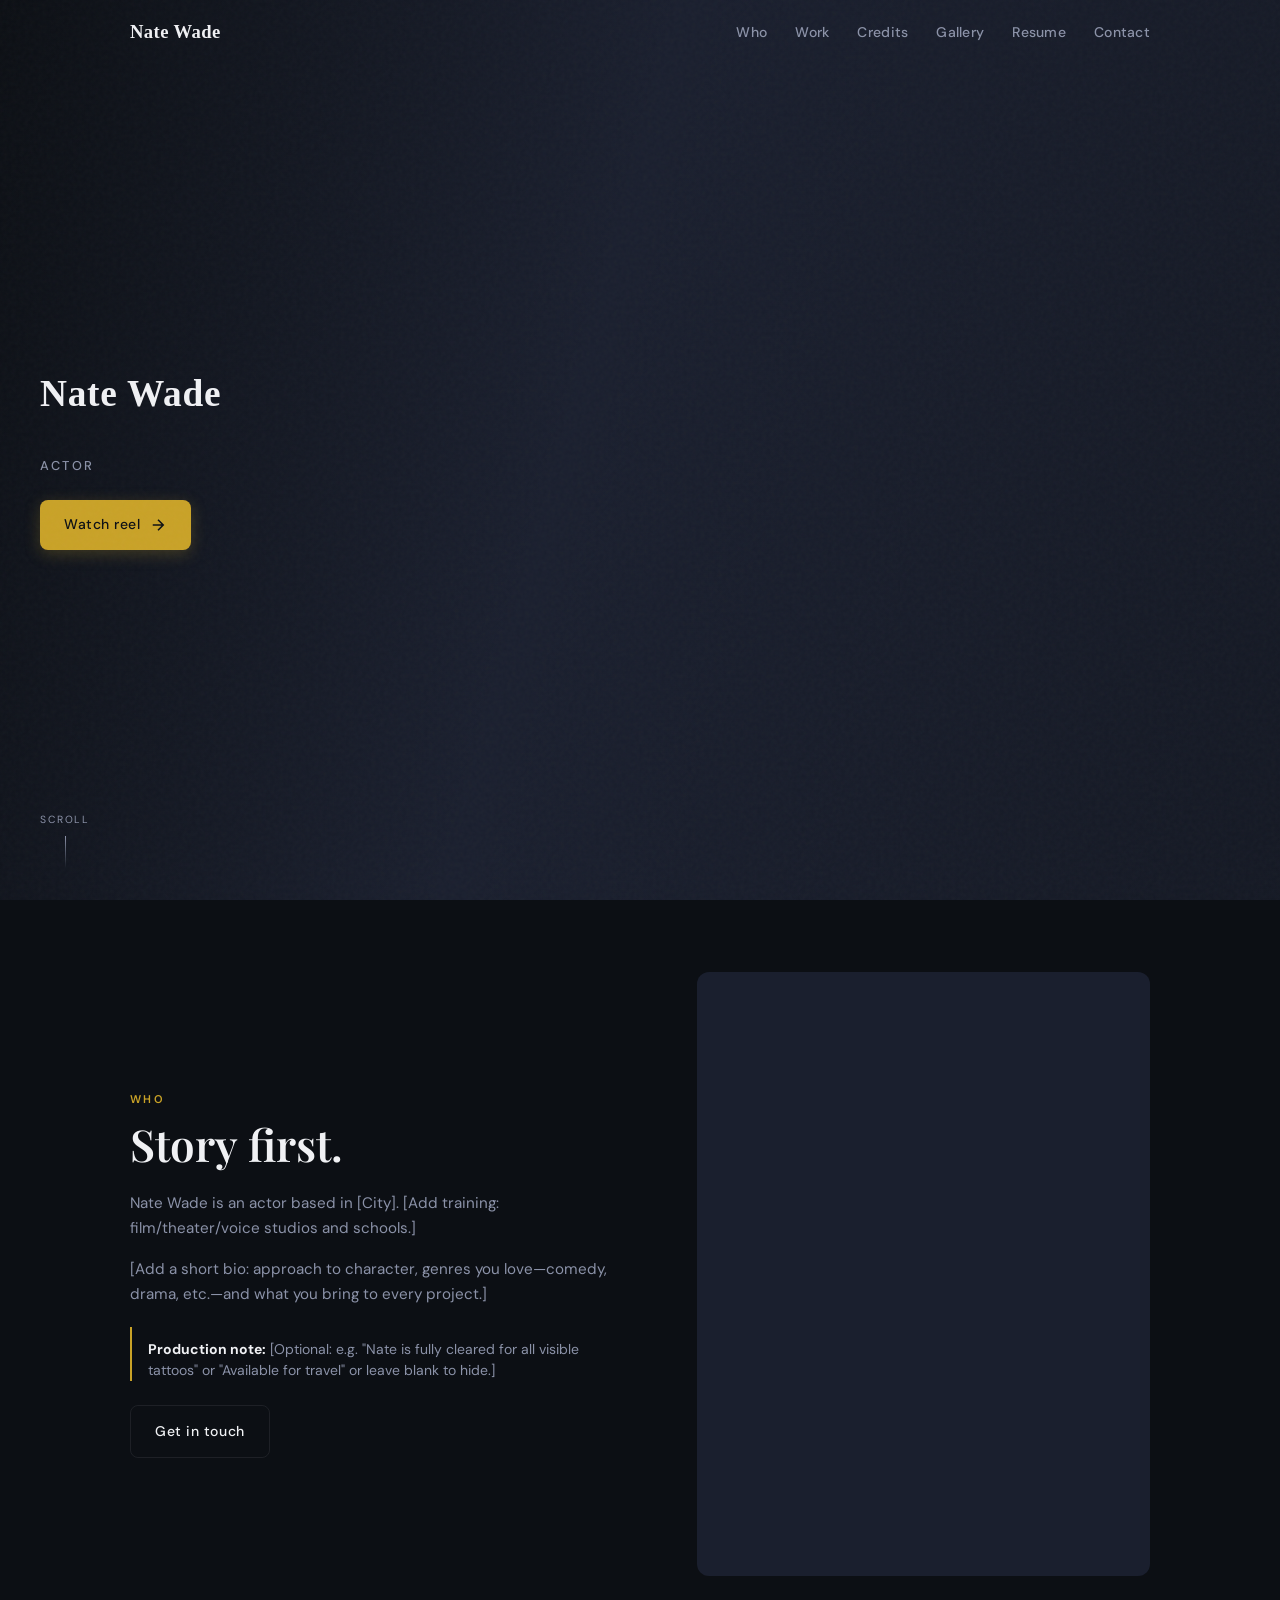
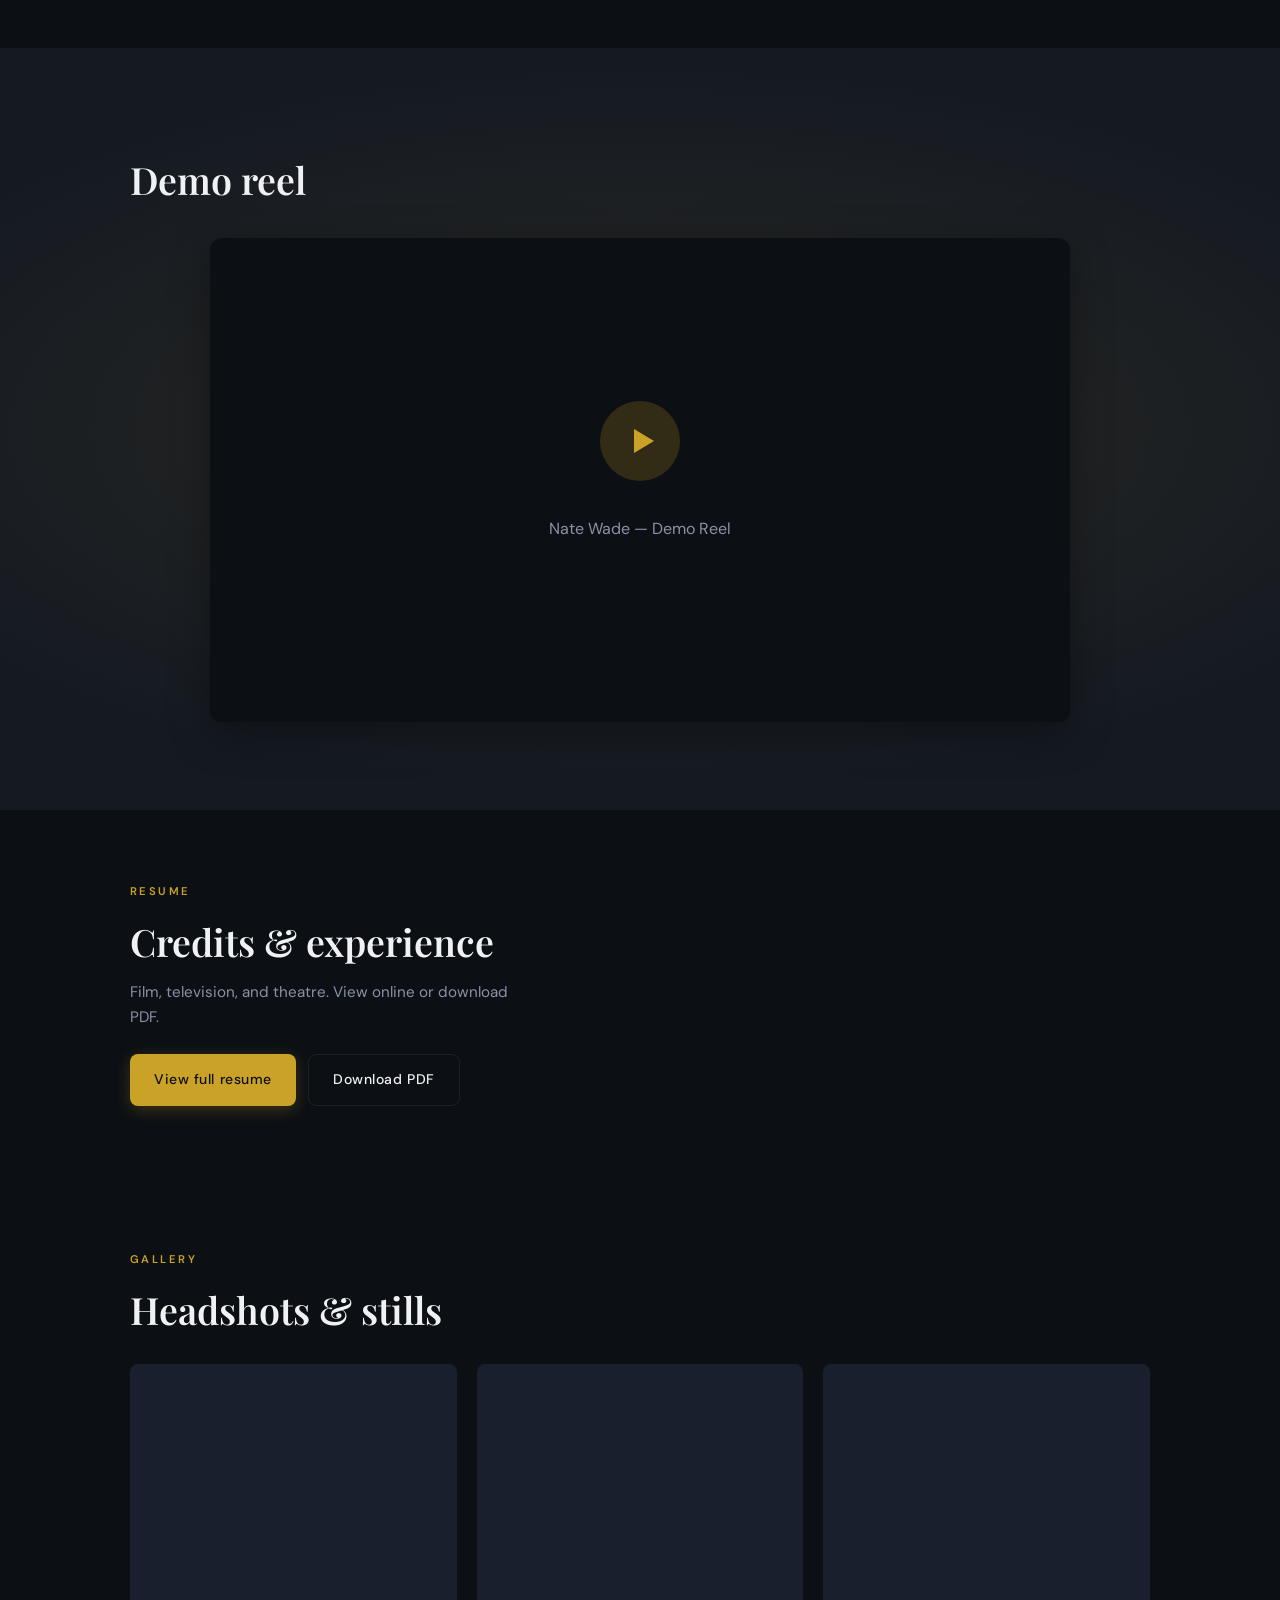
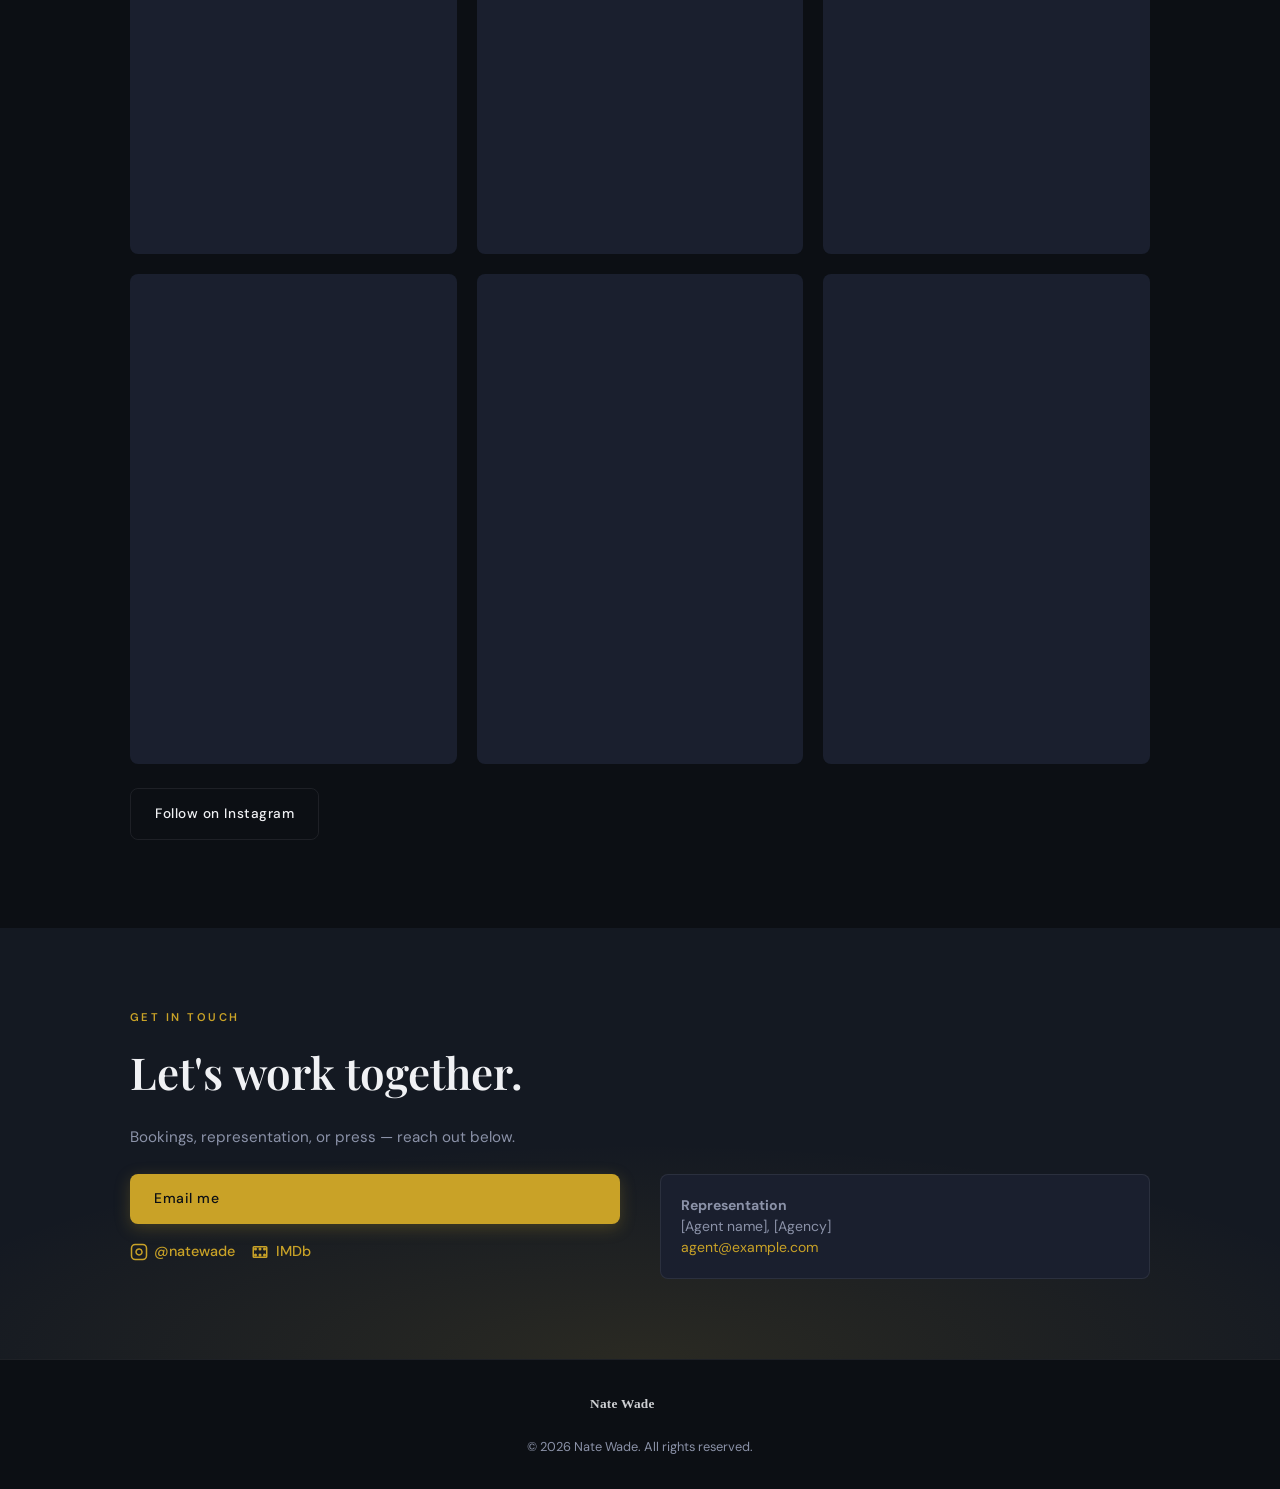
==== index.html @ 759570ec "Initial commit." ====
<!DOCTYPE html>
<html lang="en">
<head>
  <meta charset="UTF-8">
  <meta name="viewport" content="width=device-width, initial-scale=1.0">
  <meta name="description" content="Nate Wade — Actor. Reel, credits, and representation.">
  <title>Nate Wade | Actor</title>
  <link rel="preconnect" href="https://fonts.googleapis.com">
  <link rel="preconnect" href="https://fonts.gstatic.com" crossorigin>
  <link href="https://fonts.googleapis.com/css2?family=DM+Sans:ital,opsz,wght@0,9..40,400;0,9..40,500;0,9..40,600;1,9..40,400&family=Playfair+Display:ital,wght@0,400;0,600;1,400&display=swap" rel="stylesheet">
  <link rel="stylesheet" href="css/style.css">
</head>
<body>
  <div class="noise" aria-hidden="true"></div>

  <div class="cta-pills" aria-label="Quick actions">
    <a href="#reel" class="cta-pill cta-pill-primary">Reel</a>
    <a href="resume.html" class="cta-pill cta-pill-outline">Resume</a>
    <a href="#contact" class="cta-pill cta-pill-outline">Contact</a>
  </div>

  <header class="site-header" id="header">
    <nav class="nav" aria-label="Main">
      <a href="#hero" class="nav-logo" aria-label="Nate Wade — Home">
        <img src="assets/acting/nate-wade-logo.svg" alt="Nate Wade" class="nav-logo-img">
      </a>
      <ul class="nav-links">
        <li><a href="#about">Who</a></li>
        <li><a href="#reel">Work</a></li>
        <li><a href="#credits">Credits</a></li>
        <li><a href="#photos">Gallery</a></li>
        <li><a href="resume.html">Resume</a></li>
        <li><a href="#contact">Contact</a></li>
      </ul>
      <button class="nav-toggle" aria-label="Toggle menu" aria-expanded="false">
        <span></span><span></span><span></span>
      </button>
    </nav>
  </header>

  <main>
    <section class="hero" id="hero">
      <div class="hero-bg">
        <div class="hero-image" data-headshot></div>
        <div class="hero-overlay"></div>
      </div>
      <div class="hero-content">
        <h1 class="visually-hidden">Nate Wade — Actor</h1>
        <a href="#hero" class="hero-logo" data-animate aria-label="Nate Wade">
          <img src="assets/acting/nate-wade-logo.svg" alt="Nate Wade">
        </a>
        <p class="hero-tagline">Actor</p>
        <div class="hero-buttons" data-animate>
          <a href="#reel" class="btn btn-primary">
            <span>Watch reel</span>
            <svg width="18" height="18" viewBox="0 0 24 24" fill="none" stroke="currentColor" stroke-width="2"><path d="M5 12h14M12 5l7 7-7 7"/></svg>
          </a>
        </div>
      </div>
      <div class="hero-scroll" data-animate>
        <span>Scroll</span>
        <div class="scroll-line"></div>
      </div>
    </section>

    <section class="about" id="about">
      <div class="container">
        <div class="about-grid">
          <div class="about-image-wrap" data-reveal>
            <div class="about-image" data-headshot-alt></div>
          </div>
          <div class="about-text">
            <h2 class="section-label" data-reveal>Who</h2>
            <h3 class="about-headline" data-reveal>Story first.</h3>
            <div class="about-bio" data-reveal>
              <p>Nate Wade is an actor based in [City]. [Add training: film/theater/voice studios and schools.]</p>
              <p>[Add a short bio: approach to character, genres you love—comedy, drama, etc.—and what you bring to every project.]</p>
            </div>
            <p class="about-production-note" data-reveal><strong>Production note:</strong> [Optional: e.g. “Nate is fully cleared for all visible tattoos” or “Available for travel” or remove this line.]</p>
            <a href="#contact" class="btn btn-outline" data-reveal>Get in touch</a>
          </div>
        </div>
      </div>
    </section>

    <section class="reel" id="reel">
      <div class="reel-bg"></div>
      <div class="container">
        <h2 class="section-label" data-reveal>Work</h2>
        <h3 class="reel-headline" data-reveal>Demo reel</h3>
        <div class="reel-player-wrap" data-reveal>
          <div class="reel-aspect">
            <video
              class="reel-video"
              src="assets/acting/reel.mp4"
              poster="assets/acting/poster.jpg"
              controls
              playsinline
              preload="metadata"
            ></video>
            <div class="reel-placeholder" data-reel-placeholder>
              <button type="button" class="reel-play" aria-label="Play reel">
                <svg width="80" height="80" viewBox="0 0 80 80" fill="none"><circle cx="40" cy="40" r="40" fill="currentColor" fill-opacity="0.2"/><path d="M34 28l20 12-20 12V28z" fill="currentColor"/></svg>
              </button>
              <p>Nate Wade — Demo Reel</p>
            </div>
          </div>
        </div>
      </div>
    </section>

    <section class="credits" id="credits">
      <div class="container">
        <h2 class="section-label" data-reveal>Resume</h2>
        <h3 class="credits-headline" data-reveal>Credits &amp; experience</h3>
        <p class="credits-intro" data-reveal>Film, television, and theatre. View online or download PDF.</p>
        <div class="credits-actions" data-reveal>
          <a href="resume.html" class="btn btn-primary">View full resume</a>
          <a href="resume.html?print=1" class="btn btn-outline">Download PDF</a>
        </div>
      </div>
    </section>

    <section class="photos" id="photos">
      <div class="container">
        <h2 class="section-label" data-reveal>Gallery</h2>
        <h3 class="photos-headline" data-reveal>Headshots &amp; stills</h3>
        <div class="gallery" data-reveal>
          <div class="gallery-item" data-gallery-img="1"><div class="gallery-img"></div></div>
          <div class="gallery-item" data-gallery-img="2"><div class="gallery-img"></div></div>
          <div class="gallery-item" data-gallery-img="3"><div class="gallery-img"></div></div>
          <div class="gallery-item" data-gallery-img="4"><div class="gallery-img"></div></div>
          <div class="gallery-item" data-gallery-img="5"><div class="gallery-img"></div></div>
          <div class="gallery-item" data-gallery-img="6"><div class="gallery-img"></div></div>
        </div>
        <p class="photos-footer" data-reveal><a href="https://instagram.com/natewade" target="_blank" rel="noopener noreferrer" class="btn btn-outline">Follow on Instagram</a></p>
      </div>
    </section>

    <section class="contact" id="contact">
      <div class="contact-bg"></div>
      <div class="container">
        <h2 class="section-label" data-reveal>Get in touch</h2>
        <h3 class="contact-headline" data-reveal>Let's work together.</h3>
        <div class="contact-content" data-reveal>
          <p>Bookings, representation, or press — reach out below.</p>
          <div class="contact-grid">
            <div class="contact-primary">
              <a href="mailto:your-email@example.com" class="btn btn-primary">Email me</a>
              <div class="contact-links">
                <a href="https://instagram.com/natewade" class="contact-link contact-link-with-icon" target="_blank" rel="noopener noreferrer">
                  <svg class="contact-icon" width="18" height="18" viewBox="0 0 24 24" fill="none" stroke="currentColor" stroke-width="2"><rect x="2" y="2" width="20" height="20" rx="5"/><path d="M16 11.37A4 4 0 1 1 12.63 8 4 4 0 0 1 16 11.37z"/><line x1="17.5" y1="6.5" x2="17.51" y2="6.5"/></svg>
                  <span>@natewade</span>
                </a>
                <a href="https://www.imdb.com/name/nmXXXXXX/" class="contact-link contact-link-with-icon" target="_blank" rel="noopener noreferrer">
                  <svg class="contact-icon" width="18" height="18" viewBox="0 0 24 24" fill="none" stroke="currentColor" stroke-width="2"><rect x="3" y="5" width="18" height="14" rx="1"/><circle cx="6" cy="8" r="1"/><circle cx="6" cy="16" r="1"/><circle cx="12" cy="8" r="1"/><circle cx="12" cy="16" r="1"/><circle cx="18" cy="8" r="1"/><circle cx="18" cy="16" r="1"/></svg>
                  <span>IMDb</span>
                </a>
              </div>
            </div>
            <div class="contact-rep-block">
              <p><strong>Representation</strong><br>[Agent name], [Agency]<br><a href="mailto:agent@example.com">agent@example.com</a></p>
              <!-- Optional: add agency logo in assets/acting/ and uncomment:
              <a href="https://agency-website.com" class="contact-rts-logo" target="_blank" rel="noopener noreferrer" aria-label="Agency">
                <img src="assets/acting/agency-logo.webp" alt="Agency" width="140" height="48">
              </a>
              -->
            </div>
          </div>
        </div>
      </div>
    </section>
  </main>

  <footer class="site-footer">
    <div class="container">
      <a href="#hero" class="footer-logo" aria-label="Nate Wade — Home">
        <img src="assets/acting/nate-wade-logo.svg" alt="Nate Wade">
      </a>
      <p>&copy; <span id="year"></span> Nate Wade. All rights reserved.</p>
    </div>
  </footer>

  <script src="js/main.js"></script>
  <script src="js/content.js"></script>
</body>
</html>
---- css/style.css ----
/* ============================================
   Nate Wade — Actor Website
   Distinct identity: editorial tone, warm navy + amber
   ============================================ */

:root {
  --bg: #0c0f14;
  --bg-elevated: #141922;
  --surface: #1a1f2e;
  --text: #f0f1f4;
  --text-muted: #8b92a8;
  --accent: #c9a227;
  --accent-hover: #ddb83a;
  --accent-soft: rgba(201, 162, 39, 0.12);
  --border: rgba(240, 241, 244, 0.08);
  --font-display: "Playfair Display", Georgia, serif;
  --font-body: "DM Sans", system-ui, sans-serif;
  --space: clamp(1.25rem, 4vw, 2.5rem);
  --container: min(90vw, 1100px);
  --header-h: 64px;
  --radius: 8px;
  --radius-lg: 12px;
}

*, *::before, *::after { box-sizing: border-box; }
html {
  scroll-behavior: smooth;
  -webkit-font-smoothing: antialiased;
}
body {
  margin: 0;
  font-family: var(--font-body);
  font-size: 1rem;
  font-weight: 400;
  line-height: 1.65;
  color: var(--text);
  background: var(--bg);
  overflow-x: hidden;
}

.noise {
  position: fixed;
  inset: 0;
  background-image: url("data:image/svg+xml,%3Csvg viewBox='0 0 256 256' xmlns='http://www.w3.org/2000/svg'%3E%3Cfilter id='n'%3E%3CfeTurbulence type='fractalNoise' baseFrequency='0.8' numOctaves='3' stitchTiles='stitch'/%3E%3C/filter%3E%3Crect width='100%25' height='100%25' filter='url(%23n)' opacity='0.03'/%3E%3C/svg%3E");
  pointer-events: none;
  z-index: 9999;
}

/* ----- Header: minimal ----- */
.site-header {
  position: fixed;
  top: 0;
  left: 0;
  right: 0;
  z-index: 1000;
  height: var(--header-h);
  display: flex;
  align-items: center;
  justify-content: center;
  transition: background 0.35s ease, border-color 0.35s ease;
}
.site-header.scrolled {
  background: rgba(12, 15, 20, 0.92);
  backdrop-filter: blur(14px);
  border-bottom: 1px solid var(--border);
}

.nav {
  width: var(--container);
  max-width: 100%;
  display: flex;
  align-items: center;
  justify-content: space-between;
  padding: 0 var(--space);
}
.nav-logo {
  display: flex;
  align-items: center;
  text-decoration: none;
  line-height: 0;
}
.nav-logo-img {
  display: block;
  height: 32px;
  width: auto;
  max-width: 140px;
  object-fit: contain;
}
.nav-links {
  display: flex;
  align-items: center;
  gap: 1.75rem;
  list-style: none;
  margin: 0;
  padding: 0;
}
.nav-links a {
  color: var(--text-muted);
  text-decoration: none;
  font-size: 0.875rem;
  font-weight: 500;
  letter-spacing: 0.02em;
  transition: color 0.2s ease;
}
.nav-links a:hover {
  color: var(--text);
}
.nav-links a:focus-visible,
.nav-logo:focus-visible {
  outline: 2px solid var(--accent);
  outline-offset: 4px;
}

.nav-toggle {
  display: none;
  flex-direction: column;
  gap: 5px;
  background: none;
  border: none;
  padding: 8px;
  cursor: pointer;
  color: var(--text);
}
.nav-toggle span {
  width: 22px;
  height: 2px;
  background: currentColor;
  transition: transform 0.3s ease, opacity 0.3s ease;
}
.nav-toggle[aria-expanded="true"] span:nth-child(1) { transform: translateY(7px) rotate(45deg); }
.nav-toggle[aria-expanded="true"] span:nth-child(2) { opacity: 0; }
.nav-toggle[aria-expanded="true"] span:nth-child(3) { transform: translateY(-7px) rotate(-45deg); }

/* ----- Hero: left-aligned, editorial ----- */
.hero {
  position: relative;
  min-height: 100vh;
  display: flex;
  align-items: center;
  padding: var(--header-h) var(--space) 4rem;
}
.hero-bg {
  position: absolute;
  inset: 0;
}
.hero-image {
  position: absolute;
  inset: 0;
  background: var(--surface) center center / cover no-repeat;
  background-image: url("../assets/acting/hero.jpg");
}
.hero-overlay {
  position: absolute;
  inset: 0;
  background: linear-gradient(105deg, var(--bg) 0%, transparent 45%, rgba(12,15,20,0.4) 100%);
}
.hero-content {
  position: relative;
  z-index: 2;
  text-align: left;
  max-width: 520px;
}
.visually-hidden {
  position: absolute;
  width: 1px;
  height: 1px;
  padding: 0;
  margin: -1px;
  overflow: hidden;
  clip: rect(0, 0, 0, 0);
  white-space: nowrap;
  border: 0;
}
.hero-logo {
  display: inline-block;
  margin-bottom: 0.5rem;
  line-height: 0;
  opacity: 0;
  transform: translateY(16px);
  animation: fadeUp 0.7s ease forwards;
}
.hero-logo img {
  display: block;
  height: clamp(56px, 14vw, 88px);
  width: auto;
  max-width: 280px;
  object-fit: contain;
}
.hero-tagline {
  font-size: 0.8rem;
  font-weight: 500;
  letter-spacing: 0.2em;
  text-transform: uppercase;
  color: var(--text-muted);
  margin: 0 0 1.5rem;
  opacity: 0;
  animation: fadeUp 0.7s ease 0.2s forwards;
}
.hero-buttons {
  opacity: 0;
  transform: translateY(12px);
  animation: fadeUp 0.7s ease 0.35s forwards;
}
.hero-content .hero-buttons .btn {
  margin: 0;
}
.hero-scroll {
  position: absolute;
  bottom: 2rem;
  left: var(--space);
  display: flex;
  flex-direction: column;
  align-items: center;
  gap: 0.5rem;
  color: var(--text-muted);
  font-size: 0.65rem;
  letter-spacing: 0.18em;
  text-transform: uppercase;
  opacity: 0;
  animation: fadeUp 0.7s ease 0.5s forwards;
}
.scroll-line {
  width: 1px;
  height: 32px;
  background: linear-gradient(180deg, var(--text-muted), transparent);
  animation: scrollPulse 2.2s ease-in-out infinite;
}

@keyframes fadeUp {
  to {
    opacity: 1;
    transform: translateY(0);
  }
}
@keyframes scrollPulse {
  0%, 100% { opacity: 0.4; transform: scaleY(0.85); }
  50% { opacity: 1; transform: scaleY(1); }
}

/* ----- Buttons: mix of solid and ghost ----- */
.btn {
  display: inline-flex;
  align-items: center;
  gap: 0.5rem;
  padding: 0.85rem 1.5rem;
  font-family: var(--font-body);
  font-size: 0.875rem;
  font-weight: 500;
  letter-spacing: 0.04em;
  text-decoration: none;
  border: none;
  cursor: pointer;
  border-radius: var(--radius);
  transition: background 0.2s ease, color 0.2s ease, transform 0.2s ease, border-color 0.2s ease;
}
.btn:hover {
  transform: translateY(-1px);
}
.btn:focus-visible {
  outline: 2px solid var(--accent);
  outline-offset: 3px;
}
.btn-primary {
  background: var(--accent);
  color: var(--bg);
  box-shadow: 0 4px 16px rgba(201, 162, 39, 0.25);
}
.btn-primary:hover {
  background: var(--accent-hover);
  color: var(--bg);
  box-shadow: 0 6px 24px rgba(201, 162, 39, 0.35);
}
.btn-outline {
  background: transparent;
  color: var(--text);
  border: 1px solid var(--border);
}
.btn-outline:hover {
  border-color: var(--accent);
  color: var(--accent);
}
.btn-ghost {
  background: transparent;
  color: var(--text-muted);
  border: none;
}
.btn-ghost:hover {
  color: var(--accent);
}

/* ----- Container & Sections ----- */
.container {
  width: var(--container);
  max-width: 100%;
  margin: 0 auto;
  padding: 0 var(--space);
}
section {
  padding: 4.5rem 0;
}
.section-label {
  font-size: 0.7rem;
  font-weight: 600;
  letter-spacing: 0.22em;
  text-transform: uppercase;
  color: var(--accent);
  margin: 0 0 0.6rem;
}
.section-label + h3,
.section-label + .section-headline {
  margin-top: 0;
}
.section-headline {
  font-family: var(--font-display);
  font-size: clamp(1.85rem, 3.5vw, 2.5rem);
  font-weight: 600;
  line-height: 1.2;
  margin: 0 0 1rem;
  color: var(--text);
}

/* ----- About: text left, image right ----- */
.about {
  background: var(--bg);
}
.about-grid {
  display: grid;
  grid-template-columns: 1fr 0.9fr;
  gap: 4rem;
  align-items: center;
}
.about-text {
  order: 1;
}
.about-image-wrap {
  order: 2;
  position: relative;
  aspect-ratio: 3/4;
  max-height: 75vh;
  border-radius: var(--radius-lg);
  overflow: hidden;
}
.about-image {
  position: absolute;
  inset: 0;
  background: var(--surface) center center / cover no-repeat;
  background-image: url("../assets/acting/about.jpg");
}
.about-headline {
  font-family: var(--font-display);
  font-size: clamp(1.9rem, 3.5vw, 2.75rem);
  font-weight: 600;
  line-height: 1.2;
  margin: 0 0 1.25rem;
  color: var(--text);
}
.about-bio p {
  margin: 0 0 1rem;
  color: var(--text-muted);
  max-width: 48ch;
  font-size: 0.95rem;
}
.about-production-note {
  margin: 1.25rem 0 0;
  padding: 0.75rem 0 0 1rem;
  border-left: 2px solid var(--accent);
  font-size: 0.875rem;
  color: var(--text-muted);
  max-width: 48ch;
  line-height: 1.5;
}
.about-production-note strong {
  color: var(--text);
}
.about-text .btn {
  margin-top: 1.5rem;
}

/* Reveal: subtle scale + fade (distinct from Mickey) */
[data-reveal] {
  opacity: 0;
  transform: translateY(20px) scale(0.98);
  transition: opacity 0.6s ease, transform 0.6s ease;
}
[data-reveal].revealed {
  opacity: 1;
  transform: translateY(0) scale(1);
}

/* ----- Reel ----- */
.reel {
  position: relative;
  background: var(--bg-elevated);
  overflow: hidden;
}
.reel-bg {
  position: absolute;
  inset: 0;
  background: radial-gradient(ellipse 70% 50% at 50% 50%, var(--accent-soft), transparent);
  pointer-events: none;
}
.reel-headline {
  font-family: var(--font-display);
  font-size: clamp(1.75rem, 3vw, 2.35rem);
  font-weight: 600;
  margin: 0 0 1.75rem;
}
.reel-player-wrap {
  max-width: 860px;
  margin: 0 auto 1rem;
}
.reel-aspect {
  position: relative;
  aspect-ratio: 16/9;
  background: var(--surface);
  border-radius: var(--radius-lg);
  overflow: hidden;
  box-shadow: 0 12px 40px rgba(0, 0, 0, 0.35);
}
.reel-video {
  position: absolute;
  inset: 0;
  width: 100%;
  height: 100%;
  object-fit: contain;
}
.reel-video.playing + .reel-placeholder {
  opacity: 0;
  pointer-events: none;
}
.reel-placeholder {
  position: absolute;
  inset: 0;
  display: flex;
  flex-direction: column;
  align-items: center;
  justify-content: center;
  gap: 1rem;
  background: var(--bg);
  color: var(--text-muted);
  transition: opacity 0.3s ease;
}
.reel-play {
  background: none;
  border: none;
  color: var(--accent);
  cursor: pointer;
  padding: 0;
  transition: transform 0.2s ease, color 0.2s ease;
}
.reel-play:hover {
  transform: scale(1.08);
  color: var(--accent-hover);
}

/* ----- Credits: compact ----- */
.credits-headline {
  font-family: var(--font-display);
  font-size: clamp(1.75rem, 3vw, 2.35rem);
  font-weight: 600;
  margin: 0 0 0.5rem;
}
.credits-intro {
  color: var(--text-muted);
  margin: 0 0 1.5rem;
  max-width: 40ch;
  font-size: 0.95rem;
}
.credits-actions {
  display: flex;
  flex-wrap: wrap;
  gap: 0.75rem;
  margin-bottom: 0;
}

/* ----- Photos: single gallery, no tabs ----- */
.photos {
  background: var(--bg);
}
.photos-headline {
  font-family: var(--font-display);
  font-size: clamp(1.75rem, 3vw, 2.35rem);
  font-weight: 600;
  margin: 0 0 1.5rem;
}
.gallery {
  display: grid;
  grid-template-columns: repeat(3, 1fr);
  gap: 1.25rem;
  margin-bottom: 1.5rem;
}
.gallery-item {
  aspect-ratio: 2/3;
  overflow: hidden;
  background: var(--surface);
  border-radius: var(--radius);
  transition: transform 0.3s ease, box-shadow 0.3s ease;
}
.gallery-item:hover {
  transform: translateY(-4px);
  box-shadow: 0 12px 28px rgba(0, 0, 0, 0.25);
}
.gallery-img {
  width: 100%;
  height: 100%;
  background: center center / cover no-repeat;
  transition: transform 0.4s ease;
}
.gallery-item:hover .gallery-img {
  transform: scale(1.05);
}
[data-gallery-img="1"] .gallery-img { background-image: url("../assets/acting/headshot-1.jpg"); }
[data-gallery-img="2"] .gallery-img { background-image: url("../assets/acting/headshot-2.jpg"); }
[data-gallery-img="3"] .gallery-img { background-image: url("../assets/acting/headshot-3.jpg"); }
[data-gallery-img="4"] .gallery-img { background-image: url("../assets/acting/headshot-4.jpg"); }
[data-gallery-img="5"] .gallery-img { background-image: url("../assets/acting/headshot-5.jpg"); }
[data-gallery-img="6"] .gallery-img { background-image: url("../assets/acting/headshot-6.jpg"); }
.photos-footer {
  margin-top: 1rem;
}
.photos-footer .btn {
  font-size: 0.85rem;
}

/* ----- Contact: two-column layout ----- */
.contact {
  position: relative;
  padding: 5rem 0;
  background: var(--bg-elevated);
}
.contact-bg {
  position: absolute;
  inset: 0;
  background: radial-gradient(ellipse 60% 50% at 50% 100%, var(--accent-soft), transparent);
  pointer-events: none;
}
.contact-headline {
  font-family: var(--font-display);
  font-size: clamp(1.9rem, 3.5vw, 2.75rem);
  font-weight: 600;
  margin: 0 0 1rem;
}
.contact-content p {
  color: var(--text-muted);
  margin: 0 0 1.25rem;
  max-width: 44ch;
  font-size: 0.95rem;
}
.contact-grid {
  display: grid;
  grid-template-columns: 1fr 1fr;
  gap: 2.5rem;
  align-items: start;
  margin-top: 1.5rem;
}
.contact-primary {
  display: flex;
  flex-direction: column;
  gap: 1rem;
}
.contact-links {
  display: flex;
  flex-wrap: wrap;
  align-items: center;
  gap: 1rem;
  margin: 0;
}
.contact-link {
  color: var(--accent);
  font-weight: 500;
  text-decoration: none;
  transition: color 0.2s ease;
}
.contact-link:hover {
  color: var(--accent-hover);
}
.contact-link-with-icon {
  display: inline-flex;
  align-items: center;
  gap: 0.4rem;
  font-size: 0.9rem;
}
.contact-icon {
  flex-shrink: 0;
  color: currentColor;
}
.contact-rep-block {
  padding: 1.25rem;
  background: var(--surface);
  border-radius: var(--radius);
  border: 1px solid var(--border);
}
.contact-rep-block p {
  margin: 0;
  font-size: 0.875rem;
  color: var(--text-muted);
  line-height: 1.5;
}
.contact-rep-block a {
  color: var(--accent);
  text-decoration: none;
}
.contact-rep-block a:hover {
  text-decoration: underline;
}
.contact-rts-logo {
  display: inline-block;
  margin-top: 1rem;
  padding: 0.75rem 1rem;
  line-height: 0;
  background: #fff;
  border-radius: var(--radius);
  transition: opacity 0.2s ease;
}
.contact-rts-logo:hover {
  opacity: 0.9;
}
.contact-rts-logo img {
  display: block;
  max-width: 160px;
  height: auto;
  max-height: 56px;
  object-fit: contain;
}
.contact-link:focus-visible,
.contact-rts-logo:focus-visible {
  outline: 2px solid var(--accent);
  outline-offset: 3px;
}

/* ----- Footer ----- */
.site-footer {
  padding: 2rem var(--space);
  border-top: 1px solid var(--border);
  text-align: center;
  background: var(--bg);
}
.footer-logo {
  display: inline-block;
  margin-bottom: 0.75rem;
  line-height: 0;
  opacity: 0.85;
  transition: opacity 0.2s ease;
}
.footer-logo:hover {
  opacity: 1;
}
.footer-logo img {
  display: block;
  height: 24px;
  width: auto;
  max-width: 100px;
  object-fit: contain;
}
.site-footer p {
  margin: 0;
  font-size: 0.8rem;
  color: var(--text-muted);
}

/* ----- Sticky CTA: single pill (optional) ----- */
.cta-pills {
  position: fixed;
  bottom: 1.25rem;
  right: 1.25rem;
  z-index: 999;
  display: flex;
  flex-direction: column;
  gap: 0.5rem;
  opacity: 0;
  transform: translateY(10px);
  pointer-events: none;
  transition: opacity 0.3s ease, transform 0.3s ease;
}
.cta-pills.visible {
  opacity: 1;
  transform: translateY(0);
  pointer-events: auto;
}
.cta-pill {
  display: inline-block;
  padding: 0.5rem 1rem;
  font-size: 0.8rem;
  font-weight: 500;
  font-family: var(--font-body);
  letter-spacing: 0.04em;
  text-decoration: none;
  border-radius: 999px;
  white-space: nowrap;
  transition: background 0.2s ease, color 0.2s ease, transform 0.2s ease;
}
.cta-pill:hover {
  transform: scale(1.02);
}
.cta-pill:focus-visible {
  outline: 2px solid var(--accent);
  outline-offset: 3px;
}
.cta-pill-primary {
  background: var(--accent);
  color: var(--bg);
  border: none;
}
.cta-pill-primary:hover {
  background: var(--accent-hover);
  color: var(--bg);
}
.cta-pill-outline {
  background: var(--bg-elevated);
  color: var(--text);
  border: 1px solid var(--border);
}
.cta-pill-outline:hover {
  border-color: var(--accent);
  color: var(--accent);
}

/* ----- Responsive ----- */
@media (max-width: 900px) {
  .about-grid {
    grid-template-columns: 1fr;
    gap: 2.5rem;
  }
  .about-text { order: 1; }
  .about-image-wrap { order: 2; max-height: 55vh; }
  .contact-grid {
    grid-template-columns: 1fr;
    gap: 1.5rem;
  }
  .gallery {
    grid-template-columns: repeat(2, 1fr);
  }
}

@media (max-width: 768px) {
  .nav-links {
    display: none;
    position: absolute;
    top: var(--header-h);
    left: 0;
    right: 0;
    flex-direction: column;
    gap: 0;
    padding: 1rem;
    background: rgba(12, 15, 20, 0.98);
    border-bottom: 1px solid var(--border);
  }
  .nav-links.is-open {
    display: flex;
  }
  .nav-toggle {
    display: flex;
  }
  section {
    padding: 3.5rem 0;
  }
  .hero-content {
    text-align: center;
    max-width: 100%;
  }
  .hero-scroll {
    left: 50%;
    transform: translateX(-50%);
  }
}

@media (max-width: 480px) {
  .gallery {
    grid-template-columns: 1fr;
  }
  .contact-links {
    flex-direction: column;
    align-items: flex-start;
  }
  .credits-actions {
    flex-direction: column;
    align-items: stretch;
  }
}
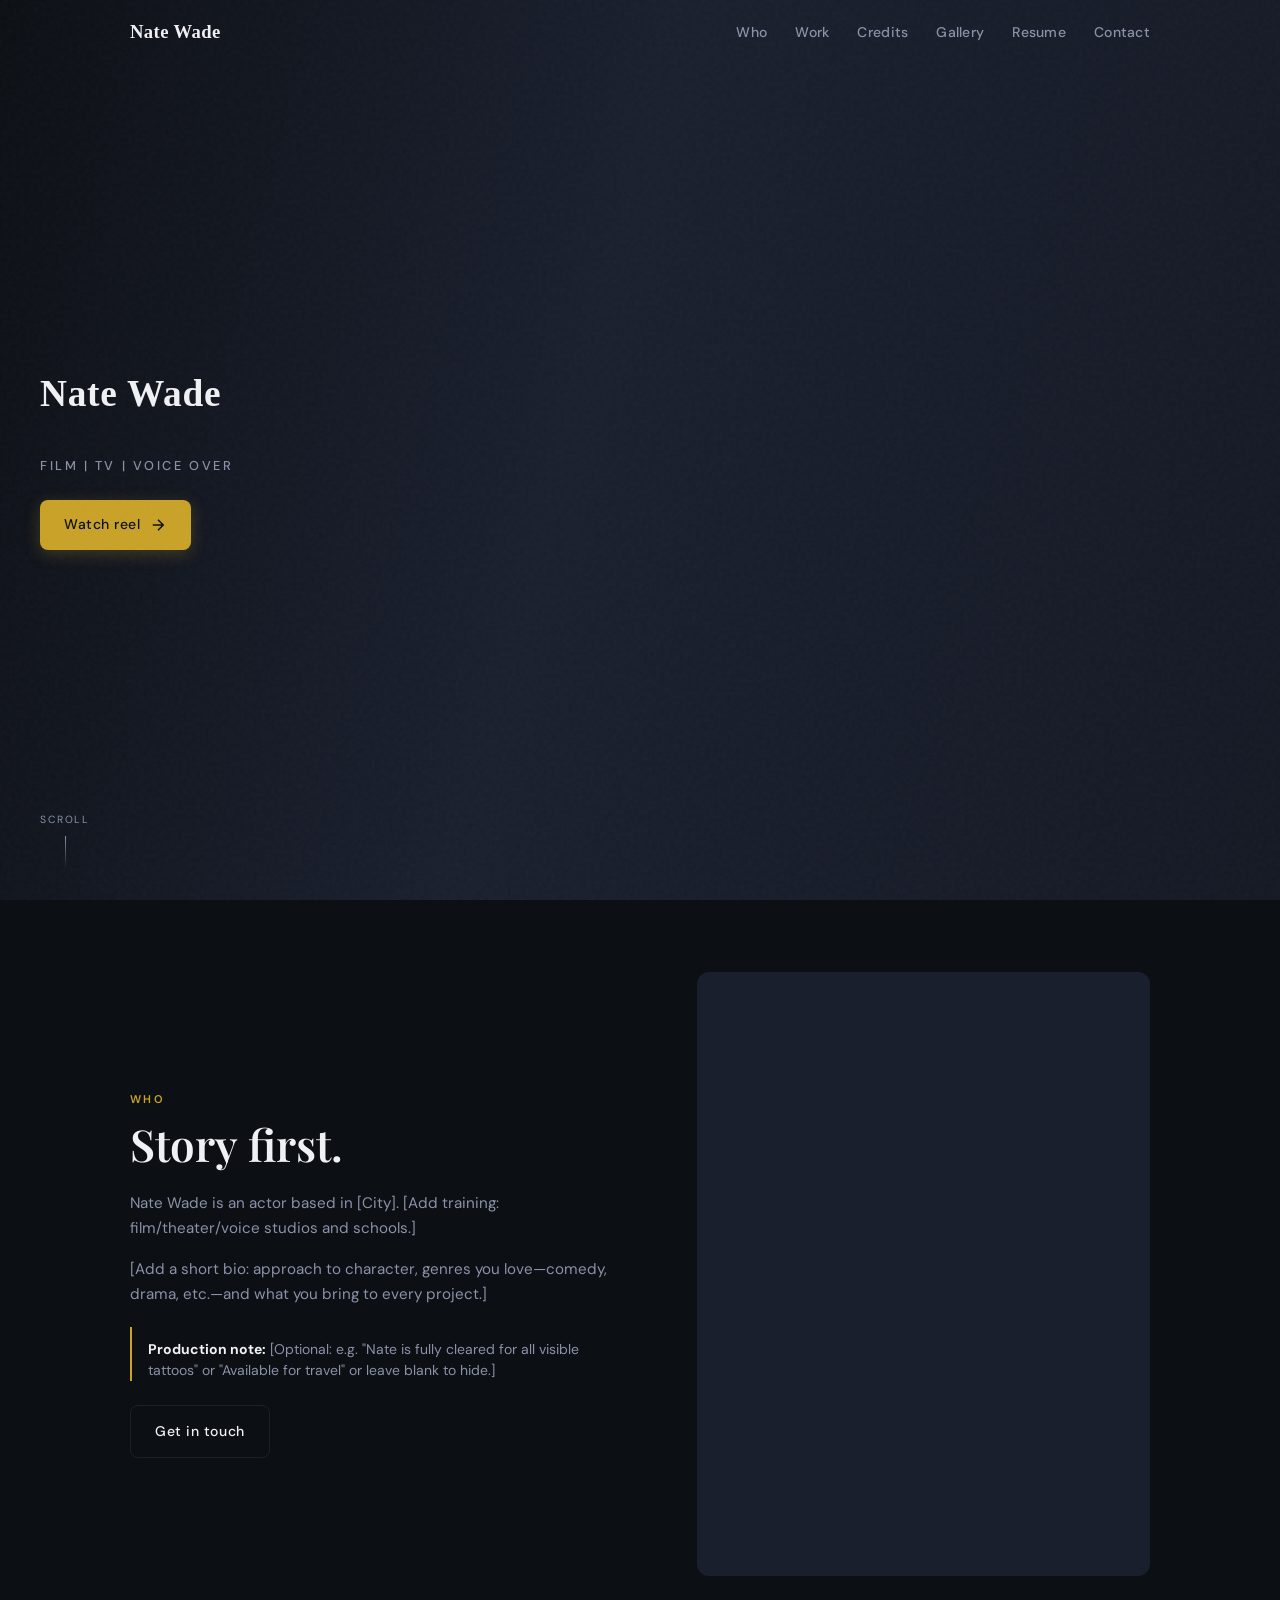
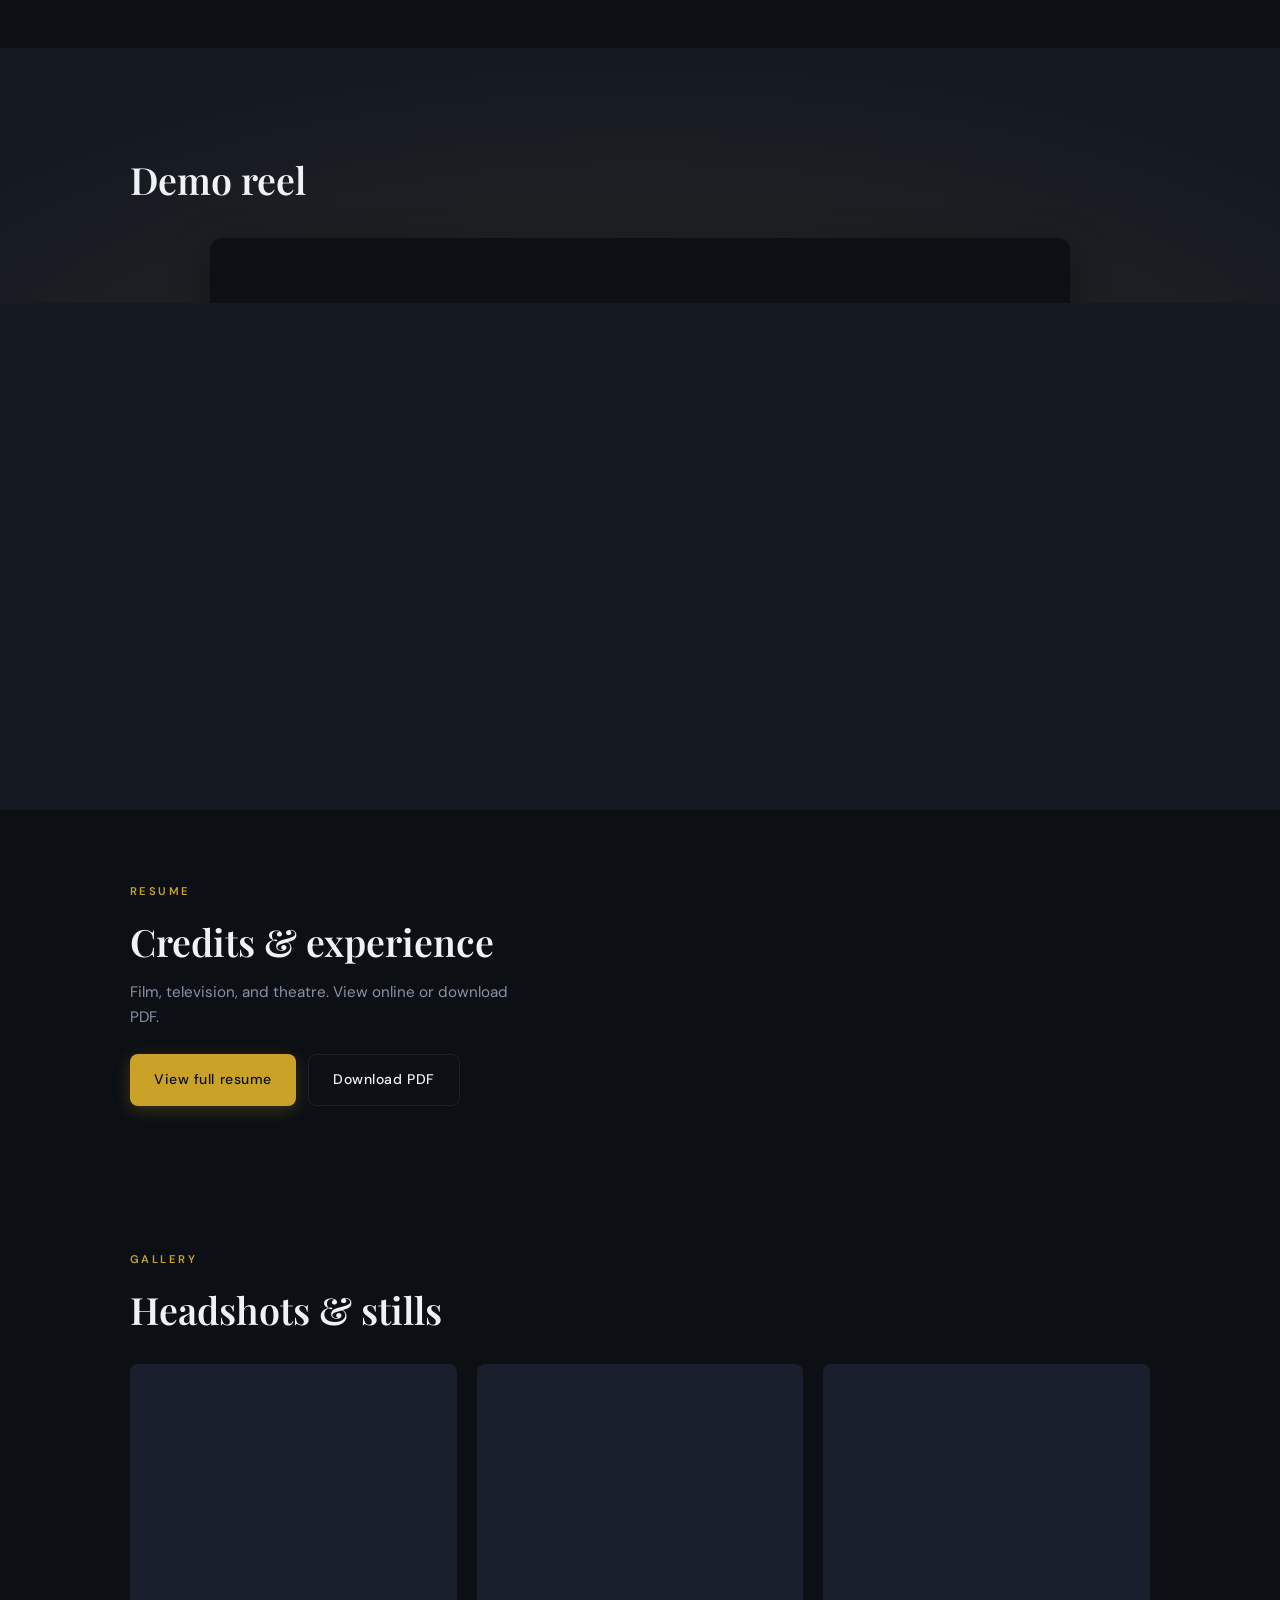
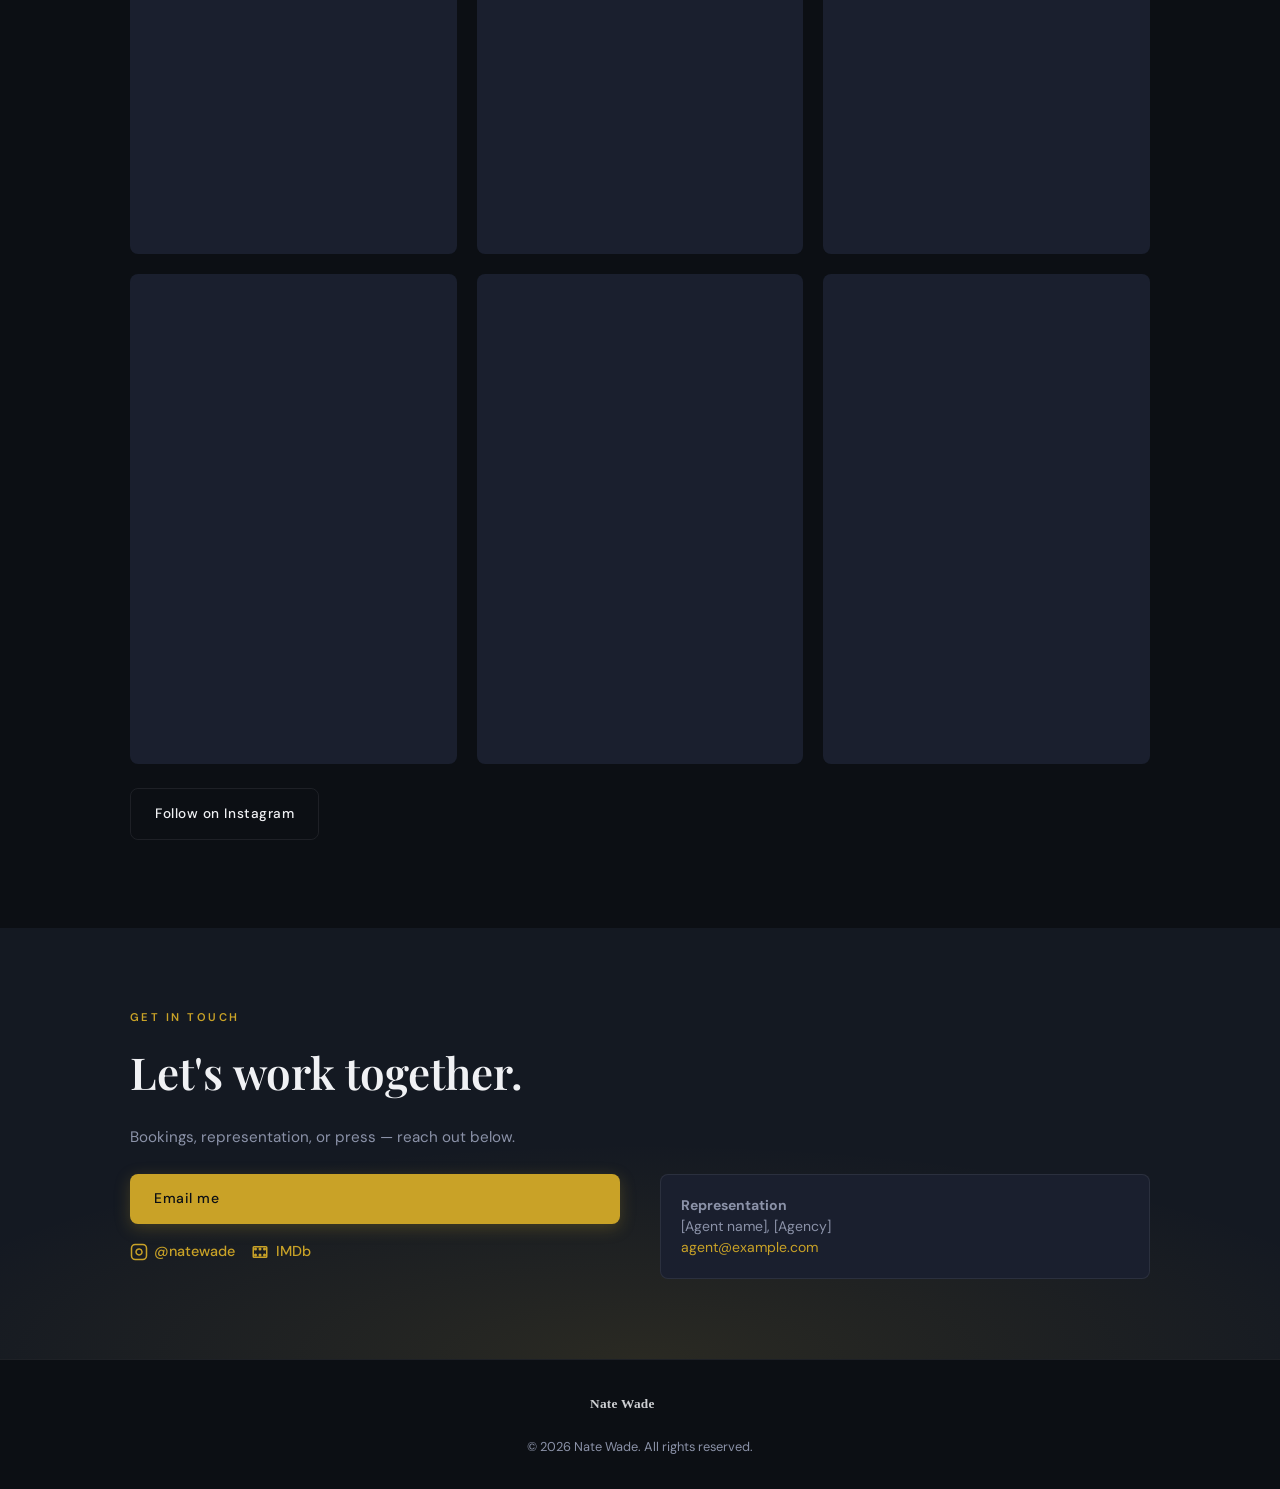
==== commit b734d37f: "update admin portal to allow assets" ====
--- a/index.html
+++ b/index.html
@@ -90,20 +90,23 @@
         <h3 class="reel-headline" data-reveal>Demo reel</h3>
         <div class="reel-player-wrap" data-reveal>
           <div class="reel-aspect">
-            <video
-              class="reel-video"
-              src="assets/acting/reel.mp4"
-              poster="assets/acting/poster.jpg"
-              controls
-              playsinline
-              preload="metadata"
-            ></video>
-            <div class="reel-placeholder" data-reel-placeholder>
-              <button type="button" class="reel-play" aria-label="Play reel">
-                <svg width="80" height="80" viewBox="0 0 80 80" fill="none"><circle cx="40" cy="40" r="40" fill="currentColor" fill-opacity="0.2"/><path d="M34 28l20 12-20 12V28z" fill="currentColor"/></svg>
-              </button>
-              <p>Nate Wade — Demo Reel</p>
+            <div class="reel-native">
+              <video
+                class="reel-video"
+                src="assets/acting/reel.mp4"
+                poster="assets/acting/poster.jpg"
+                controls
+                playsinline
+                preload="metadata"
+              ></video>
+              <div class="reel-placeholder" data-reel-placeholder>
+                <button type="button" class="reel-play" aria-label="Play reel">
+                  <svg width="80" height="80" viewBox="0 0 80 80" fill="none"><circle cx="40" cy="40" r="40" fill="currentColor" fill-opacity="0.2"/><path d="M34 28l20 12-20 12V28z" fill="currentColor"/></svg>
+                </button>
+                <p>Nate Wade — Demo Reel</p>
+              </div>
             </div>
+            <div class="reel-youtube" id="reel-youtube-wrap" aria-hidden="true"></div>
           </div>
         </div>
       </div>
--- a/css/style.css
+++ b/css/style.css
@@ -417,6 +417,25 @@
   overflow: hidden;
   box-shadow: 0 12px 40px rgba(0, 0, 0, 0.35);
 }
+.reel-native {
+  position: absolute;
+  inset: 0;
+  width: 100%;
+  height: 100%;
+}
+.reel-youtube {
+  position: absolute;
+  inset: 0;
+  width: 100%;
+  height: 100%;
+  display: none;
+}
+.reel-youtube iframe {
+  width: 100%;
+  height: 100%;
+  border: none;
+  display: block;
+}
 .reel-video {
   position: absolute;
   inset: 0;
